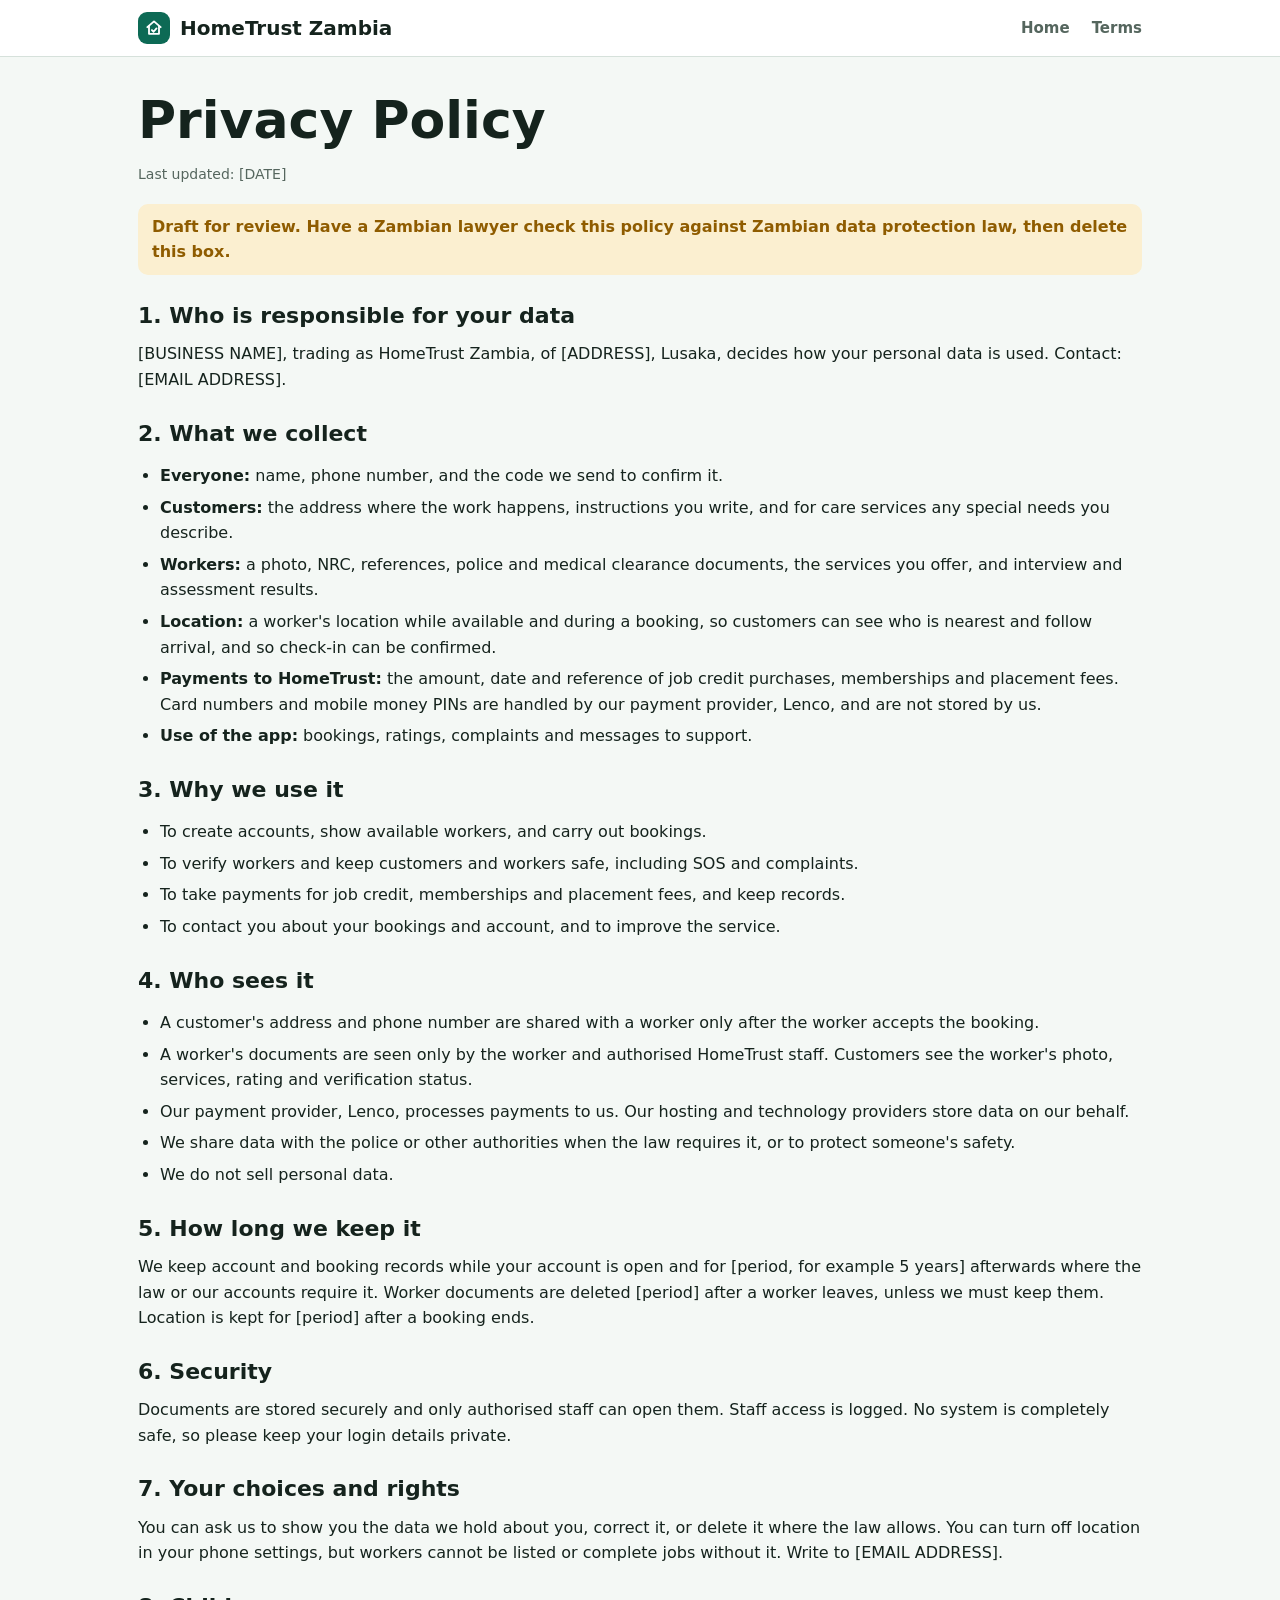
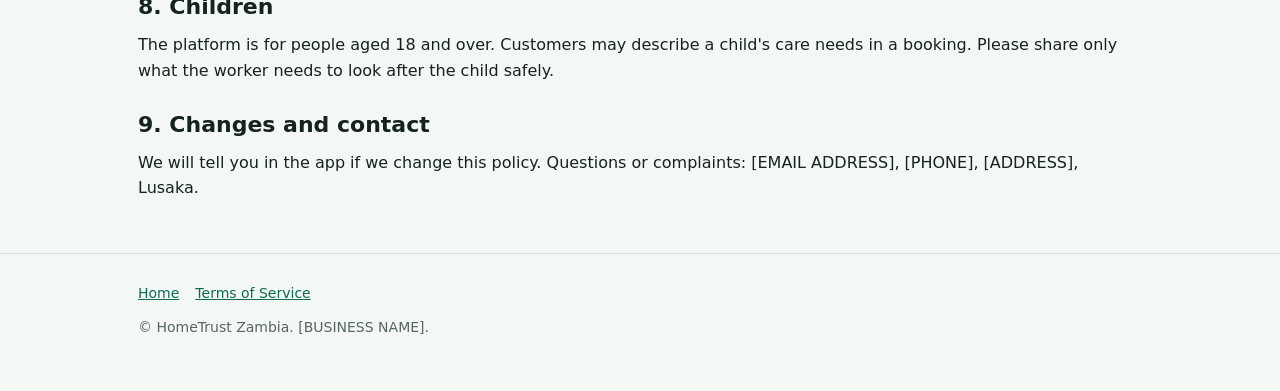
==== privacy.html @ b7056993 "Add files via upload" ====
<!doctype html>
<html lang="en">
<head>
<meta charset="utf-8">
<meta name="viewport" content="width=device-width, initial-scale=1">
<title>Privacy Policy | HomeTrust Zambia</title>
<link rel="icon" href="favicon.svg" type="image/svg+xml">
<link rel="stylesheet" href="styles.css">
</head>
<body>
<header class="nav"><div class="wrap"><a class="brand" href="index.html"><span class="mark"><svg viewBox="0 0 24 24" fill="none" stroke="#fff" stroke-width="2.2" stroke-linecap="round" stroke-linejoin="round" aria-hidden="true"><path d="M4 11l8-7 8 7"/><path d="M6 10v9h12v-9"/><path d="M9.5 14.5l2 2 3.5-4"/></svg></span>HomeTrust Zambia</a><a class="link" href="index.html">Home</a><a class="link" href="terms.html">Terms</a></div></header>

<main class="wrap doc" style="padding-top:32px;padding-bottom:40px">
  <h1>Privacy Policy</h1>
  <p class="updated">Last updated: [DATE]</p>
  <div class="draft">Draft for review. Have a Zambian lawyer check this policy against Zambian data protection law, then delete this box.</div>

  <h2>1. Who is responsible for your data</h2>
  <p>[BUSINESS NAME], trading as HomeTrust Zambia, of [ADDRESS], Lusaka, decides how your personal data is used. Contact: [EMAIL ADDRESS].</p>

  <h2>2. What we collect</h2>
  <ul>
    <li><b>Everyone:</b> name, phone number, and the code we send to confirm it.</li>
    <li><b>Customers:</b> the address where the work happens, instructions you write, and for care services any special needs you describe.</li>
    <li><b>Workers:</b> a photo, NRC, references, police and medical clearance documents, the services you offer, and interview and assessment results.</li>
    <li><b>Location:</b> a worker's location while available and during a booking, so customers can see who is nearest and follow arrival, and so check-in can be confirmed.</li>
    <li><b>Payments to HomeTrust:</b> the amount, date and reference of job credit purchases, memberships and placement fees. Card numbers and mobile money PINs are handled by our payment provider, Lenco, and are not stored by us.</li>
    <li><b>Use of the app:</b> bookings, ratings, complaints and messages to support.</li>
  </ul>

  <h2>3. Why we use it</h2>
  <ul>
    <li>To create accounts, show available workers, and carry out bookings.</li>
    <li>To verify workers and keep customers and workers safe, including SOS and complaints.</li>
    <li>To take payments for job credit, memberships and placement fees, and keep records.</li>
    <li>To contact you about your bookings and account, and to improve the service.</li>
  </ul>

  <h2>4. Who sees it</h2>
  <ul>
    <li>A customer's address and phone number are shared with a worker only after the worker accepts the booking.</li>
    <li>A worker's documents are seen only by the worker and authorised HomeTrust staff. Customers see the worker's photo, services, rating and verification status.</li>
    <li>Our payment provider, Lenco, processes payments to us. Our hosting and technology providers store data on our behalf.</li>
    <li>We share data with the police or other authorities when the law requires it, or to protect someone's safety.</li>
    <li>We do not sell personal data.</li>
  </ul>

  <h2>5. How long we keep it</h2>
  <p>We keep account and booking records while your account is open and for [period, for example 5 years] afterwards where the law or our accounts require it. Worker documents are deleted [period] after a worker leaves, unless we must keep them. Location is kept for [period] after a booking ends.</p>

  <h2>6. Security</h2>
  <p>Documents are stored securely and only authorised staff can open them. Staff access is logged. No system is completely safe, so please keep your login details private.</p>

  <h2>7. Your choices and rights</h2>
  <p>You can ask us to show you the data we hold about you, correct it, or delete it where the law allows. You can turn off location in your phone settings, but workers cannot be listed or complete jobs without it. Write to [EMAIL ADDRESS].</p>

  <h2>8. Children</h2>
  <p>The platform is for people aged 18 and over. Customers may describe a child's care needs in a booking. Please share only what the worker needs to look after the child safely.</p>

  <h2>9. Changes and contact</h2>
  <p>We will tell you in the app if we change this policy. Questions or complaints: [EMAIL ADDRESS], [PHONE], [ADDRESS], Lusaka.</p>
</main>

<footer><div class="wrap"><p><a href="index.html">Home</a><a href="terms.html">Terms of Service</a></p><p>© HomeTrust Zambia. [BUSINESS NAME].</p></div></footer>
</body>
</html>
---- styles.css ----
:root {
  --bg: #f4f8f5; --surface: #ffffff; --fg: #15231d; --muted: #55665e; --line: #d6e1db;
  --brand: #0d6a55; --brand-fg: #ffffff; --brand-soft: #daeee6; --warn-bg: #fbefd0; --warn-fg: #8f5c00;
}
@media (prefers-color-scheme: dark) {
  :root {
    --bg: #0e1613; --surface: #16211d; --fg: #e5efea; --muted: #94a79e; --line: #2a3b34;
    --brand: #45b898; --brand-fg: #052219; --brand-soft: #1a3a30; --warn-bg: #3a2f12; --warn-fg: #e8b94c;
  }
}
* { box-sizing: border-box; }
html { scroll-behavior: smooth; }
body { margin: 0; background: var(--bg); color: var(--fg); font-family: "Segoe UI", Roboto, system-ui, -apple-system, sans-serif; font-size: 16px; line-height: 1.6; }
a { color: var(--brand); }
h1, h2, h3 { line-height: 1.2; margin: 0 0 12px; }
h1 { font-size: clamp(32px, 6vw, 52px); }
h2 { font-size: clamp(24px, 4vw, 32px); }
p { margin: 0 0 12px; }
.wrap { max-width: 1040px; margin: 0 auto; padding-left: max(18px, env(safe-area-inset-left, 0px)); padding-right: max(18px, env(safe-area-inset-right, 0px)); }
.nav { background: var(--surface); border-bottom: 1px solid var(--line); position: sticky; top: 0; z-index: 5; }
.nav .wrap { display: flex; flex-wrap: wrap; align-items: center; gap: 10px 22px; padding-top: 12px; padding-bottom: 12px; }
.brand { display: flex; align-items: center; gap: 10px; font-weight: 800; font-size: 20px; color: var(--fg); text-decoration: none; margin-right: auto; }
.mark { width: 32px; height: 32px; border-radius: 9px; background: var(--brand); display: grid; place-items: center; }
.mark svg { width: 20px; height: 20px; }
.nav a.link { text-decoration: none; color: var(--muted); font-weight: 600; font-size: 15px; }
.nav a.link:hover { color: var(--brand); }
.hero { padding: 56px 0 40px; }
.hero p.lead { font-size: 19px; color: var(--muted); max-width: 60ch; }
.btn { display: inline-block; background: var(--brand); color: var(--brand-fg); padding: 13px 20px; border-radius: 12px; font-weight: 700; text-decoration: none; }
.btn.ghost { background: transparent; color: var(--brand); border: 2px solid var(--brand); }
.cta { display: flex; flex-wrap: wrap; gap: 12px; margin-top: 18px; }
.soon { display: inline-block; font-size: 13px; font-weight: 700; background: var(--brand-soft); color: var(--brand); padding: 3px 10px; border-radius: 999px; margin-bottom: 14px; }
section.sec { padding: 40px 0; border-top: 1px solid var(--line); }
.grid { display: grid; grid-template-columns: repeat(auto-fit, minmax(240px, 1fr)); gap: 14px; margin-top: 18px; }
.card { background: var(--surface); border: 1px solid var(--line); border-radius: 14px; padding: 16px; }
.card h3 { font-size: 18px; margin-bottom: 6px; }
.card p { color: var(--muted); margin: 0; }
table { width: 100%; border-collapse: collapse; background: var(--surface); border: 1px solid var(--line); border-radius: 12px; overflow: hidden; }
th, td { text-align: left; padding: 12px 14px; border-bottom: 1px solid var(--line); vertical-align: top; }
th { font-size: 13px; text-transform: uppercase; letter-spacing: .05em; color: var(--muted); background: var(--bg); }
tr:last-child td { border-bottom: 0; }
.tbl { overflow-x: auto; margin-top: 16px; }
.contact dl { display: grid; grid-template-columns: max-content 1fr; gap: 6px 18px; margin: 14px 0 0; }
.contact dt { font-weight: 700; }
.contact dd { margin: 0; }
footer { border-top: 1px solid var(--line); padding: 28px 0 40px; color: var(--muted); font-size: 14px; }
footer a { margin-right: 16px; }
.draft { background: var(--warn-bg); color: var(--warn-fg); padding: 10px 14px; border-radius: 10px; font-weight: 600; margin: 18px 0; }
.doc h2 { margin-top: 28px; font-size: 22px; }
.doc ul { padding-left: 22px; }
.doc li { margin-bottom: 6px; }
.updated { color: var(--muted); font-size: 14px; }
@media (max-width: 560px) { .contact dl { grid-template-columns: 1fr; } .contact dt { margin-top: 8px; } }
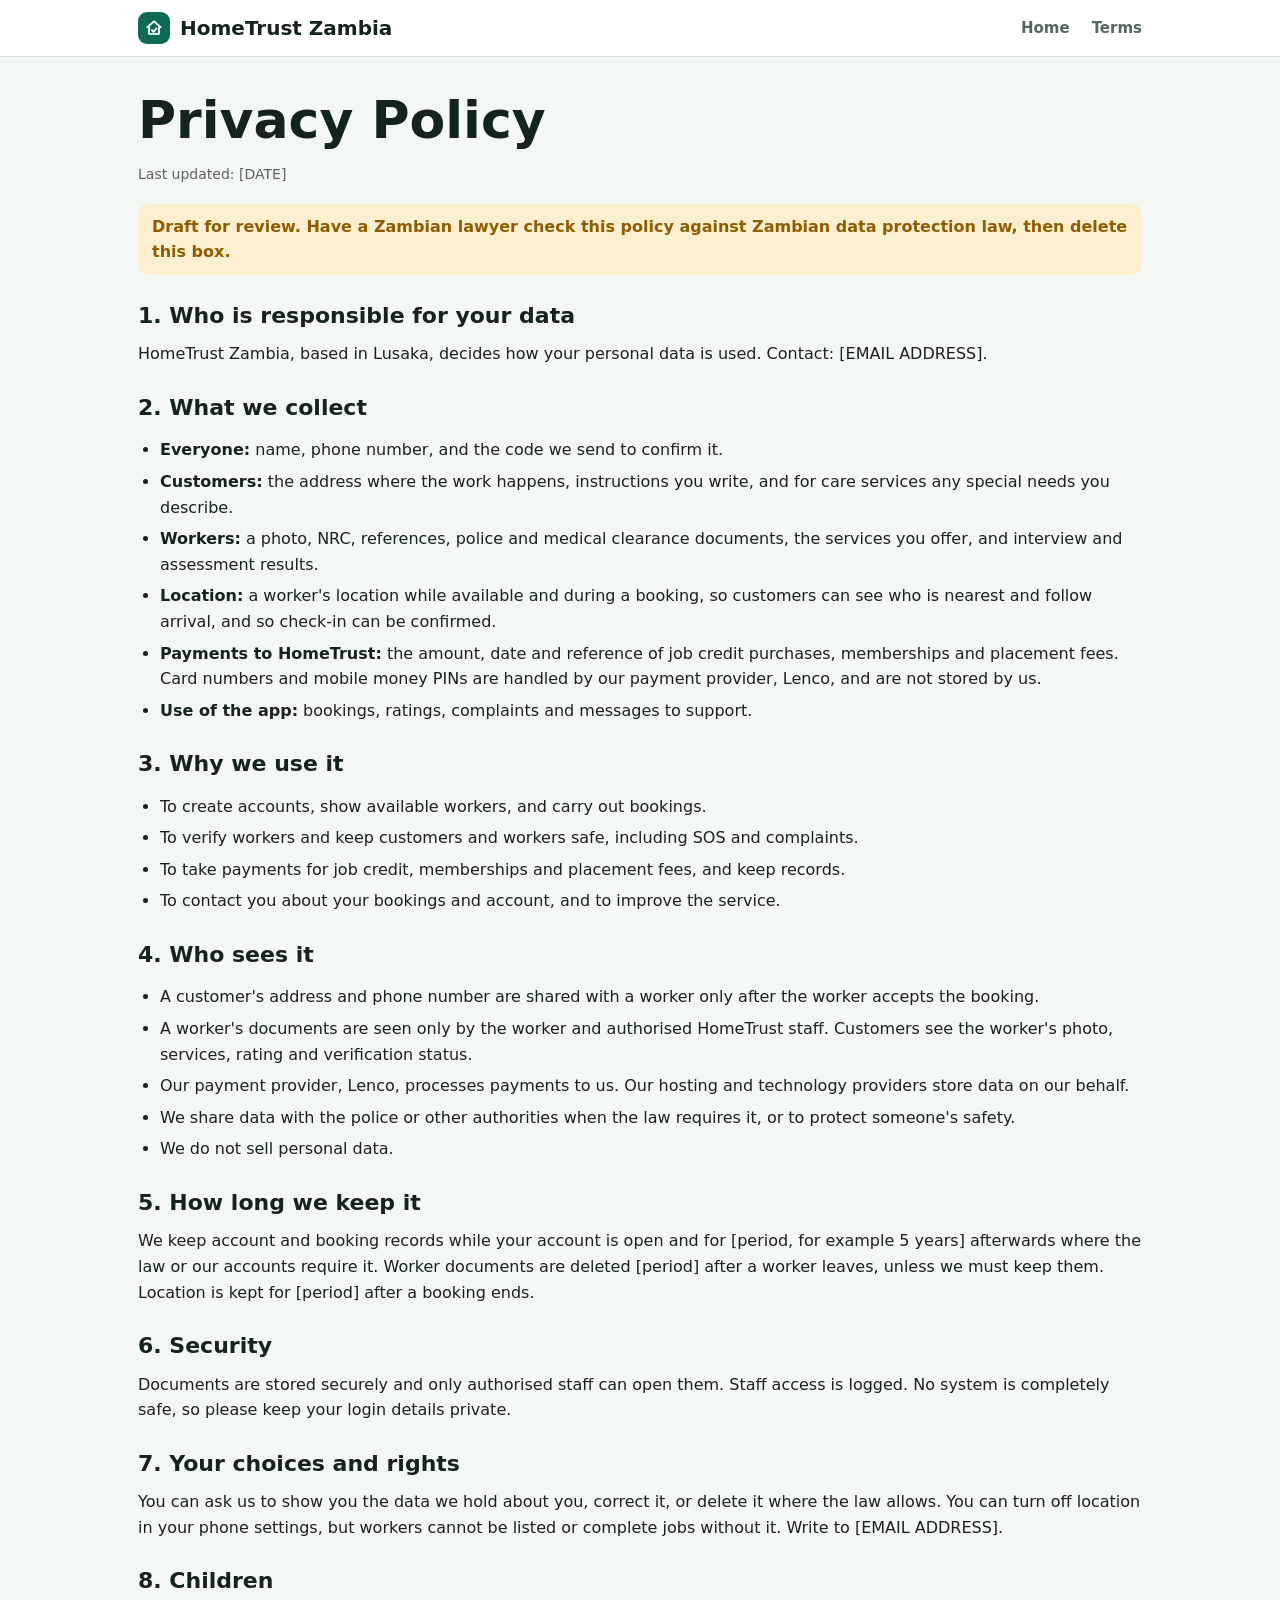
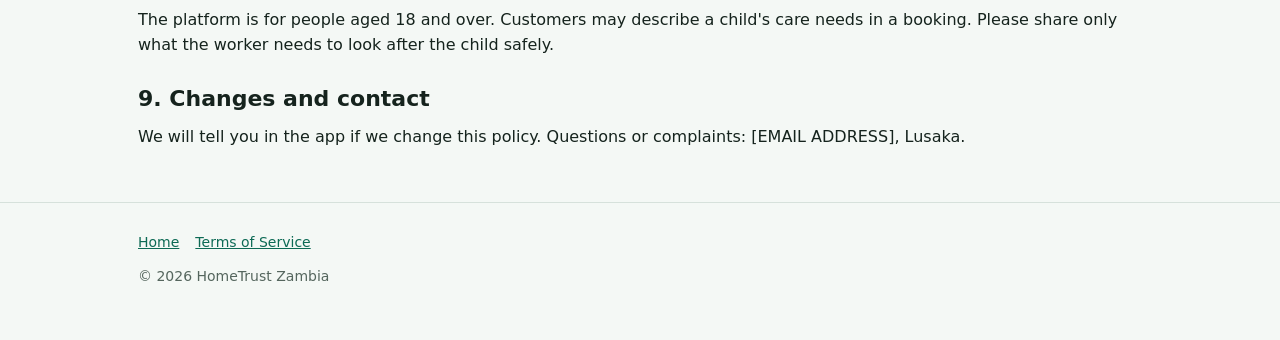
==== commit 0db67fec: "Add files via upload" ====
--- a/privacy.html
+++ b/privacy.html
@@ -16,7 +16,7 @@
   <div class="draft">Draft for review. Have a Zambian lawyer check this policy against Zambian data protection law, then delete this box.</div>
 
   <h2>1. Who is responsible for your data</h2>
-  <p>[BUSINESS NAME], trading as HomeTrust Zambia, of [ADDRESS], Lusaka, decides how your personal data is used. Contact: [EMAIL ADDRESS].</p>
+  <p>HomeTrust Zambia, based in Lusaka, decides how your personal data is used. Contact: [EMAIL ADDRESS].</p>
 
   <h2>2. What we collect</h2>
   <ul>
@@ -58,9 +58,9 @@
   <p>The platform is for people aged 18 and over. Customers may describe a child's care needs in a booking. Please share only what the worker needs to look after the child safely.</p>
 
   <h2>9. Changes and contact</h2>
-  <p>We will tell you in the app if we change this policy. Questions or complaints: [EMAIL ADDRESS], [PHONE], [ADDRESS], Lusaka.</p>
+  <p>We will tell you in the app if we change this policy. Questions or complaints: [EMAIL ADDRESS], Lusaka.</p>
 </main>
 
-<footer><div class="wrap"><p><a href="index.html">Home</a><a href="terms.html">Terms of Service</a></p><p>© HomeTrust Zambia. [BUSINESS NAME].</p></div></footer>
+<footer><div class="wrap"><p><a href="index.html">Home</a><a href="terms.html">Terms of Service</a></p><p>© 2026 HomeTrust Zambia</p></div></footer>
 </body>
 </html>
--- a/styles.css
+++ b/styles.css
@@ -50,4 +50,22 @@
 .doc ul { padding-left: 22px; }
 .doc li { margin-bottom: 6px; }
 .updated { color: var(--muted); font-size: 14px; }
+.hero2 { display: grid; grid-template-columns: 1.15fr .85fr; gap: 36px; align-items: center; padding-top: 56px; padding-bottom: 44px; }
+.hero2 .lead { font-size: 19px; color: var(--muted); max-width: 54ch; }
+.phone-mock { background: var(--surface); border: 8px solid #1a2420; border-radius: 34px; padding: 16px; box-shadow: 0 18px 40px rgba(0, 0, 0, .16); max-width: 330px; width: 100%; justify-self: center; }
+.pm-bar { display: flex; justify-content: space-between; align-items: center; margin-bottom: 10px; font-size: 18px; }
+.pm-pill { font-size: 11px; font-weight: 700; background: var(--brand-soft); color: var(--brand); padding: 3px 9px; border-radius: 999px; }
+.pm-chips { display: flex; gap: 6px; margin-bottom: 8px; }
+.pm-chips span { border: 1px solid var(--line); border-radius: 999px; padding: 5px 11px; font-size: 13px; font-weight: 600; color: var(--muted); }
+.pm-chips span.on { background: var(--brand); border-color: var(--brand); color: var(--brand-fg); }
+.pm-note { font-size: 13px; color: var(--muted); margin: 4px 0 8px; }
+.pm-row { display: flex; align-items: center; gap: 12px; border: 1px solid var(--line); border-radius: 12px; padding: 10px; margin-bottom: 8px; }
+.pm-row b { display: block; font-size: 15px; }
+.pm-row small { color: var(--muted); font-size: 12px; }
+.pm-av { width: 38px; height: 38px; border-radius: 50%; background: var(--brand-soft); color: var(--brand); display: grid; place-items: center; font-weight: 800; font-size: 13px; flex: none; }
+.pm-foot { text-align: center; font-size: 11px; color: var(--muted); margin: 6px 0 0; }
+.ticks { list-style: none; padding: 0; margin: 14px 0 18px; display: grid; grid-template-columns: repeat(auto-fit, minmax(240px, 1fr)); gap: 10px; }
+.ticks li { background: var(--surface); border: 1px solid var(--line); border-radius: 12px; padding: 12px 14px 12px 40px; position: relative; font-weight: 600; }
+.ticks li::before { content: "✓"; position: absolute; left: 14px; top: 11px; color: var(--brand); font-weight: 800; }
+@media (max-width: 760px) { .hero2 { grid-template-columns: 1fr; } .phone-mock { max-width: 300px; } }
 @media (max-width: 560px) { .contact dl { grid-template-columns: 1fr; } .contact dt { margin-top: 8px; } }
